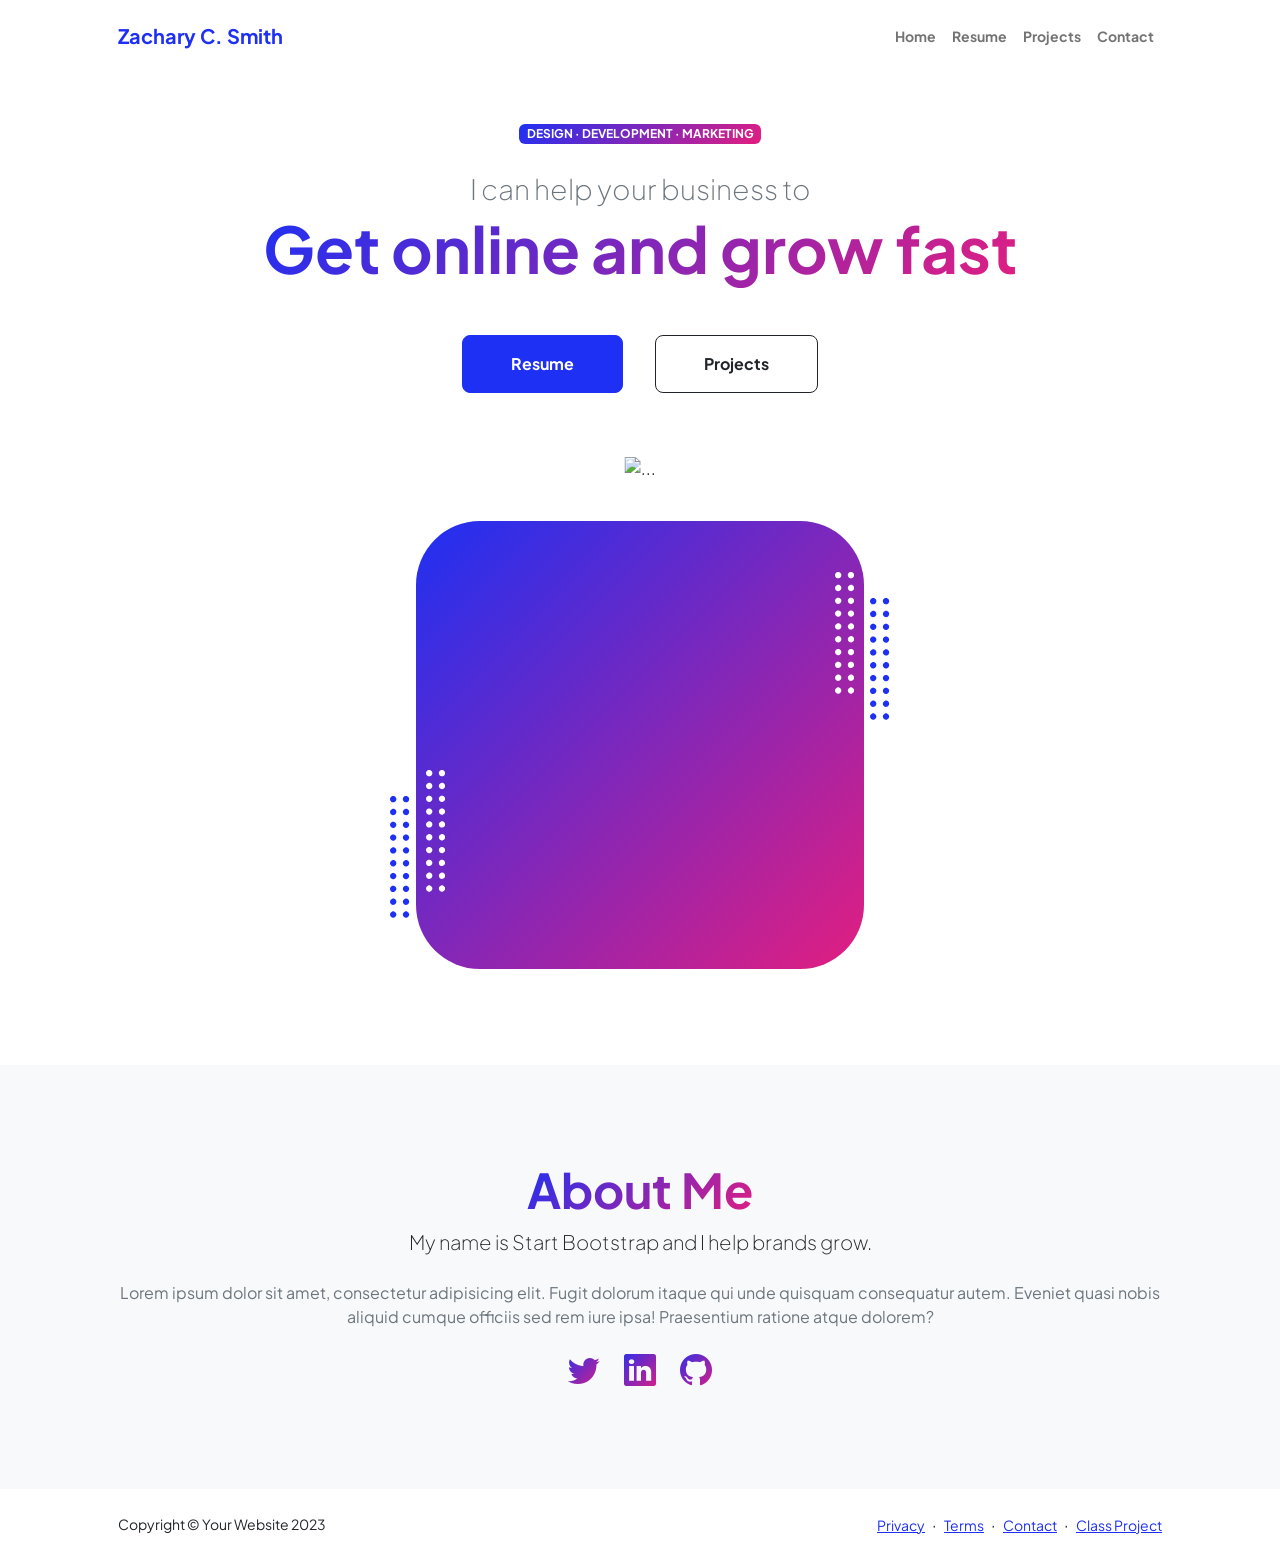
==== index.html @ cf8dc108 "Add files via upload" ====
<!DOCTYPE html>
<html lang="en">
    <head>
        <meta charset="utf-8" />
        <meta name="viewport" content="width=device-width, initial-scale=1, shrink-to-fit=no" />
        <meta name="description" content="" />
        <meta name="author" content="Zachary C. Smith" />
        <title>Zachary C. Smith — Bassoonist & Performer</title>
        <!-- Favicon-->
        <link rel="icon" type="image/x-icon" href="assets/favicon.ico" />
        <!-- Custom Google font-->
        <link rel="preconnect" href="https://fonts.googleapis.com" />
        <link rel="preconnect" href="https://fonts.gstatic.com" crossorigin />
        <link href="https://fonts.googleapis.com/css2?family=Plus+Jakarta+Sans:wght@100;200;300;400;500;600;700;800;900&amp;display=swap" rel="stylesheet" />
        <!-- Bootstrap icons-->
        <link href="https://cdn.jsdelivr.net/npm/bootstrap-icons@1.8.1/font/bootstrap-icons.css" rel="stylesheet" />
        <!-- Core theme CSS (includes Bootstrap)-->
        <link href="css/styles.css" rel="stylesheet" />
    </head>
    <body class="d-flex flex-column h-100">
        <main class="flex-shrink-0">
            <!-- Navigation-->
            <nav class="navbar navbar-expand-lg navbar-light bg-white py-3">
                <div class="container px-5">
                    <a class="navbar-brand" href="index.html"><span class="fw-bolder text-primary">Zachary C. Smith</span></a>
                    <button class="navbar-toggler" type="button" data-bs-toggle="collapse" data-bs-target="#navbarSupportedContent" aria-controls="navbarSupportedContent" aria-expanded="false" aria-label="Toggle navigation"><span class="navbar-toggler-icon"></span></button>
                    <div class="collapse navbar-collapse" id="navbarSupportedContent">
                        <ul class="navbar-nav ms-auto mb-2 mb-lg-0 small fw-bolder">
                            <li class="nav-item"><a class="nav-link" href="index.html">Home</a></li>
                            <li class="nav-item"><a class="nav-link" href="resume.html">Resume</a></li>
                            <li class="nav-item"><a class="nav-link" href="projects.html">Projects</a></li>
                            <li class="nav-item"><a class="nav-link" href="contact.html">Contact</a></li>
                        </ul>
                    </div>
                </div>
            </nav>
            <!-- Header-->
            <header class="py-5">
                <div class="container px-5 pb-5">
                    <div class="row gx-5 align-items-center">
                        <div class="col-xxl-5">
                            <!-- Header text content-->
                            <div class="text-center text-xxl-start">
                                <div class="badge bg-gradient-primary-to-secondary text-white mb-4"><div class="text-uppercase">Design &middot; Development &middot; Marketing</div></div>
                                <div class="fs-3 fw-light text-muted">I can help your business to</div>
                                <h1 class="display-3 fw-bolder mb-5"><span class="text-gradient d-inline">Get online and grow fast</span></h1>
                                <div class="d-grid gap-3 d-sm-flex justify-content-sm-center justify-content-xxl-start mb-3">
                                    <a class="btn btn-primary btn-lg px-5 py-3 me-sm-3 fs-6 fw-bolder" href="resume.html">Resume</a>
                                    <a class="btn btn-outline-dark btn-lg px-5 py-3 fs-6 fw-bolder" href="projects.html">Projects</a>
                                </div>
                            </div>
                        </div>
                        <div class="col-xxl-7">
                            <!-- Header profile picture-->
                            <div class="d-flex justify-content-center mt-5 mt-xxl-0">
                                <div class="profile bg-gradient-primary-to-secondary">
                                    <!-- TIP: For best results, use a photo with a transparent background like the demo example below-->
                                    <!-- Watch a tutorial on how to do this on YouTube (link)-->
                                    <img class="profile-img" src="assets/profile.png" alt="..." />
                                    <div class="dots-1">
                                        <!-- SVG Dots-->
                                        <svg version="1.1" xmlns="http://www.w3.org/2000/svg" xmlns:xlink="http://www.w3.org/1999/xlink" x="0px" y="0px" viewBox="0 0 191.6 1215.4" style="enable-background: new 0 0 191.6 1215.4" xml:space="preserve">
                                            <g transform="translate(0.000000,1280.000000) scale(0.100000,-0.100000)">
                                                <path d="M227.7,12788.6c-105-35-200-141-222-248c-43-206,163-412,369-369c155,32,275,190,260,339c-11,105-90,213-190,262        C383.7,12801.6,289.7,12808.6,227.7,12788.6z"></path>
                                                <path d="M1507.7,12788.6c-151-50-253-216-222-362c25-119,136-230,254-255c194-41,395,142,375,339c-11,105-90,213-190,262        C1663.7,12801.6,1569.7,12808.6,1507.7,12788.6z"></path>
                                                <path d="M227.7,11508.6c-105-35-200-141-222-248c-43-206,163-412,369-369c155,32,275,190,260,339c-11,105-90,213-190,262        C383.7,11521.6,289.7,11528.6,227.7,11508.6z"></path>
                                                <path d="M1507.7,11508.6c-151-50-253-216-222-362c25-119,136-230,254-255c194-41,395,142,375,339c-11,105-90,213-190,262        C1663.7,11521.6,1569.7,11528.6,1507.7,11508.6z"></path>
                                                <path d="M227.7,10228.6c-105-35-200-141-222-248c-43-206,163-412,369-369c155,32,275,190,260,339c-11,105-90,213-190,262        C383.7,10241.6,289.7,10248.6,227.7,10228.6z"></path>
                                                <path d="M1507.7,10228.6c-105-35-200-141-222-248c-43-206,163-412,369-369c155,32,275,190,260,339c-11,105-90,213-190,262        C1663.7,10241.6,1569.7,10248.6,1507.7,10228.6z"></path>
                                                <path d="M227.7,8948.6c-105-35-200-141-222-248c-43-206,163-412,369-369c155,32,275,190,260,339c-11,105-90,213-190,262        C383.7,8961.6,289.7,8968.6,227.7,8948.6z"></path>
                                                <path d="M1507.7,8948.6c-105-35-200-141-222-248c-43-206,163-412,369-369c155,32,275,190,260,339c-11,105-90,213-190,262        C1663.7,8961.6,1569.7,8968.6,1507.7,8948.6z"></path>
                                                <path d="M227.7,7668.6c-105-35-200-141-222-248c-43-206,163-412,369-369c155,32,275,190,260,339c-11,105-90,213-190,262        C383.7,7681.6,289.7,7688.6,227.7,7668.6z"></path>
                                                <path d="M1507.7,7668.6c-105-35-200-141-222-248c-43-206,163-412,369-369c155,32,275,190,260,339c-11,105-90,213-190,262        C1663.7,7681.6,1569.7,7688.6,1507.7,7668.6z"></path>
                                                <path d="M227.7,6388.6c-105-35-200-141-222-248c-43-206,163-412,369-369c155,32,275,190,260,339c-11,105-90,213-190,262        C383.7,6401.6,289.7,6408.6,227.7,6388.6z"></path>
                                                <path d="M1507.7,6388.6c-105-35-200-141-222-248c-43-206,163-412,369-369c155,32,275,190,260,339c-11,105-90,213-190,262        C1663.7,6401.6,1569.7,6408.6,1507.7,6388.6z"></path>
                                                <path d="M227.7,5108.6c-105-35-200-141-222-248c-43-206,163-412,369-369c155,32,275,190,260,339c-11,105-90,213-190,262        C383.7,5121.6,289.7,5128.6,227.7,5108.6z"></path>
                                                <path d="M1507.7,5108.6c-105-35-200-141-222-248c-43-206,163-412,369-369c155,32,275,190,260,339c-11,105-90,213-190,262        C1663.7,5121.6,1569.7,5128.6,1507.7,5108.6z"></path>
                                                <path d="M227.7,3828.6c-105-35-200-141-222-248c-43-206,163-412,369-369c155,32,275,190,260,339c-11,105-90,213-190,262        C383.7,3841.6,289.7,3848.6,227.7,3828.6z"></path>
                                                <path d="M1507.7,3828.6c-105-35-200-141-222-248c-43-206,163-412,369-369c155,32,275,190,260,339c-11,105-90,213-190,262        C1663.7,3841.6,1569.7,3848.6,1507.7,3828.6z"></path>
                                                <path d="M227.7,2548.6c-105-35-200-141-222-248c-43-206,163-412,369-369c155,32,275,190,260,339c-11,105-90,213-190,262        C383.7,2561.6,289.7,2568.6,227.7,2548.6z"></path>
                                                <path d="M1507.7,2548.6c-105-35-200-141-222-248c-43-206,163-412,369-369c155,32,275,190,260,339c-11,105-90,213-190,262        C1663.7,2561.6,1569.7,2568.6,1507.7,2548.6z"></path>
                                                <path d="M227.7,1268.6c-105-35-200-141-222-248c-43-206,163-412,369-369c155,32,275,190,260,339c-11,105-90,213-190,262        C383.7,1281.6,289.7,1288.6,227.7,1268.6z"></path>
                                                <path d="M1507.7,1268.6c-105-35-200-141-222-248c-43-206,163-412,369-369c155,32,275,190,260,339c-11,105-90,213-190,262        C1663.7,1281.6,1569.7,1288.6,1507.7,1268.6z"></path>
                                            </g>
                                        </svg>
                                        <!-- END of SVG dots-->
                                    </div>
                                    <div class="dots-2">
                                        <!-- SVG Dots-->
                                        <svg version="1.1" xmlns="http://www.w3.org/2000/svg" xmlns:xlink="http://www.w3.org/1999/xlink" x="0px" y="0px" viewBox="0 0 191.6 1215.4" style="enable-background: new 0 0 191.6 1215.4" xml:space="preserve">
                                            <g transform="translate(0.000000,1280.000000) scale(0.100000,-0.100000)">
                                                <path d="M227.7,12788.6c-105-35-200-141-222-248c-43-206,163-412,369-369c155,32,275,190,260,339c-11,105-90,213-190,262        C383.7,12801.6,289.7,12808.6,227.7,12788.6z"></path>
                                                <path d="M1507.7,12788.6c-151-50-253-216-222-362c25-119,136-230,254-255c194-41,395,142,375,339c-11,105-90,213-190,262        C1663.7,12801.6,1569.7,12808.6,1507.7,12788.6z"></path>
                                                <path d="M227.7,11508.6c-105-35-200-141-222-248c-43-206,163-412,369-369c155,32,275,190,260,339c-11,105-90,213-190,262        C383.7,11521.6,289.7,11528.6,227.7,11508.6z"></path>
                                                <path d="M1507.7,11508.6c-151-50-253-216-222-362c25-119,136-230,254-255c194-41,395,142,375,339c-11,105-90,213-190,262        C1663.7,11521.6,1569.7,11528.6,1507.7,11508.6z"></path>
                                                <path d="M227.7,10228.6c-105-35-200-141-222-248c-43-206,163-412,369-369c155,32,275,190,260,339c-11,105-90,213-190,262        C383.7,10241.6,289.7,10248.6,227.7,10228.6z"></path>
                                                <path d="M1507.7,10228.6c-105-35-200-141-222-248c-43-206,163-412,369-369c155,32,275,190,260,339c-11,105-90,213-190,262        C1663.7,10241.6,1569.7,10248.6,1507.7,10228.6z"></path>
                                                <path d="M227.7,8948.6c-105-35-200-141-222-248c-43-206,163-412,369-369c155,32,275,190,260,339c-11,105-90,213-190,262        C383.7,8961.6,289.7,8968.6,227.7,8948.6z"></path>
                                                <path d="M1507.7,8948.6c-105-35-200-141-222-248c-43-206,163-412,369-369c155,32,275,190,260,339c-11,105-90,213-190,262        C1663.7,8961.6,1569.7,8968.6,1507.7,8948.6z"></path>
                                                <path d="M227.7,7668.6c-105-35-200-141-222-248c-43-206,163-412,369-369c155,32,275,190,260,339c-11,105-90,213-190,262        C383.7,7681.6,289.7,7688.6,227.7,7668.6z"></path>
                                                <path d="M1507.7,7668.6c-105-35-200-141-222-248c-43-206,163-412,369-369c155,32,275,190,260,339c-11,105-90,213-190,262        C1663.7,7681.6,1569.7,7688.6,1507.7,7668.6z"></path>
                                                <path d="M227.7,6388.6c-105-35-200-141-222-248c-43-206,163-412,369-369c155,32,275,190,260,339c-11,105-90,213-190,262        C383.7,6401.6,289.7,6408.6,227.7,6388.6z"></path>
                                                <path d="M1507.7,6388.6c-105-35-200-141-222-248c-43-206,163-412,369-369c155,32,275,190,260,339c-11,105-90,213-190,262        C1663.7,6401.6,1569.7,6408.6,1507.7,6388.6z"></path>
                                                <path d="M227.7,5108.6c-105-35-200-141-222-248c-43-206,163-412,369-369c155,32,275,190,260,339c-11,105-90,213-190,262        C383.7,5121.6,289.7,5128.6,227.7,5108.6z"></path>
                                                <path d="M1507.7,5108.6c-105-35-200-141-222-248c-43-206,163-412,369-369c155,32,275,190,260,339c-11,105-90,213-190,262        C1663.7,5121.6,1569.7,5128.6,1507.7,5108.6z"></path>
                                                <path d="M227.7,3828.6c-105-35-200-141-222-248c-43-206,163-412,369-369c155,32,275,190,260,339c-11,105-90,213-190,262        C383.7,3841.6,289.7,3848.6,227.7,3828.6z"></path>
                                                <path d="M1507.7,3828.6c-105-35-200-141-222-248c-43-206,163-412,369-369c155,32,275,190,260,339c-11,105-90,213-190,262        C1663.7,3841.6,1569.7,3848.6,1507.7,3828.6z"></path>
                                                <path d="M227.7,2548.6c-105-35-200-141-222-248c-43-206,163-412,369-369c155,32,275,190,260,339c-11,105-90,213-190,262        C383.7,2561.6,289.7,2568.6,227.7,2548.6z"></path>
                                                <path d="M1507.7,2548.6c-105-35-200-141-222-248c-43-206,163-412,369-369c155,32,275,190,260,339c-11,105-90,213-190,262        C1663.7,2561.6,1569.7,2568.6,1507.7,2548.6z"></path>
                                                <path d="M227.7,1268.6c-105-35-200-141-222-248c-43-206,163-412,369-369c155,32,275,190,260,339c-11,105-90,213-190,262        C383.7,1281.6,289.7,1288.6,227.7,1268.6z"></path>
                                                <path d="M1507.7,1268.6c-105-35-200-141-222-248c-43-206,163-412,369-369c155,32,275,190,260,339c-11,105-90,213-190,262        C1663.7,1281.6,1569.7,1288.6,1507.7,1268.6z"></path>
                                            </g>
                                        </svg>
                                        <!-- END of SVG dots-->
                                    </div>
                                    <div class="dots-3">
                                        <!-- SVG Dots-->
                                        <svg version="1.1" xmlns="http://www.w3.org/2000/svg" xmlns:xlink="http://www.w3.org/1999/xlink" x="0px" y="0px" viewBox="0 0 191.6 1215.4" style="enable-background: new 0 0 191.6 1215.4" xml:space="preserve">
                                            <g transform="translate(0.000000,1280.000000) scale(0.100000,-0.100000)">
                                                <path d="M227.7,12788.6c-105-35-200-141-222-248c-43-206,163-412,369-369c155,32,275,190,260,339c-11,105-90,213-190,262        C383.7,12801.6,289.7,12808.6,227.7,12788.6z"></path>
                                                <path d="M1507.7,12788.6c-151-50-253-216-222-362c25-119,136-230,254-255c194-41,395,142,375,339c-11,105-90,213-190,262        C1663.7,12801.6,1569.7,12808.6,1507.7,12788.6z"></path>
                                                <path d="M227.7,11508.6c-105-35-200-141-222-248c-43-206,163-412,369-369c155,32,275,190,260,339c-11,105-90,213-190,262        C383.7,11521.6,289.7,11528.6,227.7,11508.6z"></path>
                                                <path d="M1507.7,11508.6c-151-50-253-216-222-362c25-119,136-230,254-255c194-41,395,142,375,339c-11,105-90,213-190,262        C1663.7,11521.6,1569.7,11528.6,1507.7,11508.6z"></path>
                                                <path d="M227.7,10228.6c-105-35-200-141-222-248c-43-206,163-412,369-369c155,32,275,190,260,339c-11,105-90,213-190,262        C383.7,10241.6,289.7,10248.6,227.7,10228.6z"></path>
                                                <path d="M1507.7,10228.6c-105-35-200-141-222-248c-43-206,163-412,369-369c155,32,275,190,260,339c-11,105-90,213-190,262        C1663.7,10241.6,1569.7,10248.6,1507.7,10228.6z"></path>
                                                <path d="M227.7,8948.6c-105-35-200-141-222-248c-43-206,163-412,369-369c155,32,275,190,260,339c-11,105-90,213-190,262        C383.7,8961.6,289.7,8968.6,227.7,8948.6z"></path>
                                                <path d="M1507.7,8948.6c-105-35-200-141-222-248c-43-206,163-412,369-369c155,32,275,190,260,339c-11,105-90,213-190,262        C1663.7,8961.6,1569.7,8968.6,1507.7,8948.6z"></path>
                                                <path d="M227.7,7668.6c-105-35-200-141-222-248c-43-206,163-412,369-369c155,32,275,190,260,339c-11,105-90,213-190,262        C383.7,7681.6,289.7,7688.6,227.7,7668.6z"></path>
                                                <path d="M1507.7,7668.6c-105-35-200-141-222-248c-43-206,163-412,369-369c155,32,275,190,260,339c-11,105-90,213-190,262        C1663.7,7681.6,1569.7,7688.6,1507.7,7668.6z"></path>
                                                <path d="M227.7,6388.6c-105-35-200-141-222-248c-43-206,163-412,369-369c155,32,275,190,260,339c-11,105-90,213-190,262        C383.7,6401.6,289.7,6408.6,227.7,6388.6z"></path>
                                                <path d="M1507.7,6388.6c-105-35-200-141-222-248c-43-206,163-412,369-369c155,32,275,190,260,339c-11,105-90,213-190,262        C1663.7,6401.6,1569.7,6408.6,1507.7,6388.6z"></path>
                                                <path d="M227.7,5108.6c-105-35-200-141-222-248c-43-206,163-412,369-369c155,32,275,190,260,339c-11,105-90,213-190,262        C383.7,5121.6,289.7,5128.6,227.7,5108.6z"></path>
                                                <path d="M1507.7,5108.6c-105-35-200-141-222-248c-43-206,163-412,369-369c155,32,275,190,260,339c-11,105-90,213-190,262        C1663.7,5121.6,1569.7,5128.6,1507.7,5108.6z"></path>
                                                <path d="M227.7,3828.6c-105-35-200-141-222-248c-43-206,163-412,369-369c155,32,275,190,260,339c-11,105-90,213-190,262        C383.7,3841.6,289.7,3848.6,227.7,3828.6z"></path>
                                                <path d="M1507.7,3828.6c-105-35-200-141-222-248c-43-206,163-412,369-369c155,32,275,190,260,339c-11,105-90,213-190,262        C1663.7,3841.6,1569.7,3848.6,1507.7,3828.6z"></path>
                                                <path d="M227.7,2548.6c-105-35-200-141-222-248c-43-206,163-412,369-369c155,32,275,190,260,339c-11,105-90,213-190,262        C383.7,2561.6,289.7,2568.6,227.7,2548.6z"></path>
                                                <path d="M1507.7,2548.6c-105-35-200-141-222-248c-43-206,163-412,369-369c155,32,275,190,260,339c-11,105-90,213-190,262        C1663.7,2561.6,1569.7,2568.6,1507.7,2548.6z"></path>
                                                <path d="M227.7,1268.6c-105-35-200-141-222-248c-43-206,163-412,369-369c155,32,275,190,260,339c-11,105-90,213-190,262        C383.7,1281.6,289.7,1288.6,227.7,1268.6z"></path>
                                                <path d="M1507.7,1268.6c-105-35-200-141-222-248c-43-206,163-412,369-369c155,32,275,190,260,339c-11,105-90,213-190,262        C1663.7,1281.6,1569.7,1288.6,1507.7,1268.6z"></path>
                                            </g>
                                        </svg>
                                        <!-- END of SVG dots-->
                                    </div>
                                    <div class="dots-4">
                                        <!-- SVG Dots-->
                                        <svg version="1.1" xmlns="http://www.w3.org/2000/svg" xmlns:xlink="http://www.w3.org/1999/xlink" x="0px" y="0px" viewBox="0 0 191.6 1215.4" style="enable-background: new 0 0 191.6 1215.4" xml:space="preserve">
                                            <g transform="translate(0.000000,1280.000000) scale(0.100000,-0.100000)">
                                                <path d="M227.7,12788.6c-105-35-200-141-222-248c-43-206,163-412,369-369c155,32,275,190,260,339c-11,105-90,213-190,262        C383.7,12801.6,289.7,12808.6,227.7,12788.6z"></path>
                                                <path d="M1507.7,12788.6c-151-50-253-216-222-362c25-119,136-230,254-255c194-41,395,142,375,339c-11,105-90,213-190,262        C1663.7,12801.6,1569.7,12808.6,1507.7,12788.6z"></path>
                                                <path d="M227.7,11508.6c-105-35-200-141-222-248c-43-206,163-412,369-369c155,32,275,190,260,339c-11,105-90,213-190,262        C383.7,11521.6,289.7,11528.6,227.7,11508.6z"></path>
                                                <path d="M1507.7,11508.6c-151-50-253-216-222-362c25-119,136-230,254-255c194-41,395,142,375,339c-11,105-90,213-190,262        C1663.7,11521.6,1569.7,11528.6,1507.7,11508.6z"></path>
                                                <path d="M227.7,10228.6c-105-35-200-141-222-248c-43-206,163-412,369-369c155,32,275,190,260,339c-11,105-90,213-190,262        C383.7,10241.6,289.7,10248.6,227.7,10228.6z"></path>
                                                <path d="M1507.7,10228.6c-105-35-200-141-222-248c-43-206,163-412,369-369c155,32,275,190,260,339c-11,105-90,213-190,262        C1663.7,10241.6,1569.7,10248.6,1507.7,10228.6z"></path>
                                                <path d="M227.7,8948.6c-105-35-200-141-222-248c-43-206,163-412,369-369c155,32,275,190,260,339c-11,105-90,213-190,262        C383.7,8961.6,289.7,8968.6,227.7,8948.6z"></path>
                                                <path d="M1507.7,8948.6c-105-35-200-141-222-248c-43-206,163-412,369-369c155,32,275,190,260,339c-11,105-90,213-190,262        C1663.7,8961.6,1569.7,8968.6,1507.7,8948.6z"></path>
                                                <path d="M227.7,7668.6c-105-35-200-141-222-248c-43-206,163-412,369-369c155,32,275,190,260,339c-11,105-90,213-190,262        C383.7,7681.6,289.7,7688.6,227.7,7668.6z"></path>
                                                <path d="M1507.7,7668.6c-105-35-200-141-222-248c-43-206,163-412,369-369c155,32,275,190,260,339c-11,105-90,213-190,262        C1663.7,7681.6,1569.7,7688.6,1507.7,7668.6z"></path>
                                                <path d="M227.7,6388.6c-105-35-200-141-222-248c-43-206,163-412,369-369c155,32,275,190,260,339c-11,105-90,213-190,262        C383.7,6401.6,289.7,6408.6,227.7,6388.6z"></path>
                                                <path d="M1507.7,6388.6c-105-35-200-141-222-248c-43-206,163-412,369-369c155,32,275,190,260,339c-11,105-90,213-190,262        C1663.7,6401.6,1569.7,6408.6,1507.7,6388.6z"></path>
                                                <path d="M227.7,5108.6c-105-35-200-141-222-248c-43-206,163-412,369-369c155,32,275,190,260,339c-11,105-90,213-190,262        C383.7,5121.6,289.7,5128.6,227.7,5108.6z"></path>
                                                <path d="M1507.7,5108.6c-105-35-200-141-222-248c-43-206,163-412,369-369c155,32,275,190,260,339c-11,105-90,213-190,262        C1663.7,5121.6,1569.7,5128.6,1507.7,5108.6z"></path>
                                                <path d="M227.7,3828.6c-105-35-200-141-222-248c-43-206,163-412,369-369c155,32,275,190,260,339c-11,105-90,213-190,262        C383.7,3841.6,289.7,3848.6,227.7,3828.6z"></path>
                                                <path d="M1507.7,3828.6c-105-35-200-141-222-248c-43-206,163-412,369-369c155,32,275,190,260,339c-11,105-90,213-190,262        C1663.7,3841.6,1569.7,3848.6,1507.7,3828.6z"></path>
                                                <path d="M227.7,2548.6c-105-35-200-141-222-248c-43-206,163-412,369-369c155,32,275,190,260,339c-11,105-90,213-190,262        C383.7,2561.6,289.7,2568.6,227.7,2548.6z"></path>
                                                <path d="M1507.7,2548.6c-105-35-200-141-222-248c-43-206,163-412,369-369c155,32,275,190,260,339c-11,105-90,213-190,262        C1663.7,2561.6,1569.7,2568.6,1507.7,2548.6z"></path>
                                                <path d="M227.7,1268.6c-105-35-200-141-222-248c-43-206,163-412,369-369c155,32,275,190,260,339c-11,105-90,213-190,262        C383.7,1281.6,289.7,1288.6,227.7,1268.6z"></path>
                                                <path d="M1507.7,1268.6c-105-35-200-141-222-248c-43-206,163-412,369-369c155,32,275,190,260,339c-11,105-90,213-190,262        C1663.7,1281.6,1569.7,1288.6,1507.7,1268.6z"></path>
                                            </g>
                                        </svg>
                                        <!-- END of SVG dots-->
                                    </div>
                                </div>
                            </div>
                        </div>
                    </div>
                </div>
            </header>
            <!-- About Section-->
            <section class="bg-light py-5">
                <div class="container px-5">
                    <div class="row gx-5 justify-content-center">
                        <div class="col-xxl-8">
                            <div class="text-center my-5">
                                <h2 class="display-5 fw-bolder"><span class="text-gradient d-inline">About Me</span></h2>
                                <p class="lead fw-light mb-4">My name is Start Bootstrap and I help brands grow.</p>
                                <p class="text-muted">Lorem ipsum dolor sit amet, consectetur adipisicing elit. Fugit dolorum itaque qui unde quisquam consequatur autem. Eveniet quasi nobis aliquid cumque officiis sed rem iure ipsa! Praesentium ratione atque dolorem?</p>
                                <div class="d-flex justify-content-center fs-2 gap-4">
                                    <a class="text-gradient" href="#!"><i class="bi bi-twitter"></i></a>
                                    <a class="text-gradient" href="#!"><i class="bi bi-linkedin"></i></a>
                                    <a class="text-gradient" href="#!"><i class="bi bi-github"></i></a>
                                </div>
                            </div>
                        </div>
                    </div>
                </div>
            </section>
        </main>
        <!-- Footer-->
        <footer class="bg-white py-4 mt-auto">
            <div class="container px-5">
                <div class="row align-items-center justify-content-between flex-column flex-sm-row">
                    <div class="col-auto"><div class="small m-0">Copyright &copy; Your Website 2023</div></div>
                    <div class="col-auto">
                        <a class="small" href="#!">Privacy</a>
                        <span class="mx-1">&middot;</span>
                        <a class="small" href="#!">Terms</a>
                        <span class="mx-1">&middot;</span>
                        <a class="small" href="#!">Contact</a>
                        <span class="mx-1">&middot;</span>
                        <a class="small" href="yoyo.html">Class Project</a>
                    </div>
                </div>
            </div>
        </footer>
        <!-- Bootstrap core JS-->
        <script src="https://cdn.jsdelivr.net/npm/bootstrap@5.2.3/dist/js/bootstrap.bundle.min.js"></script>
        <!-- Core theme JS-->
        <script src="js/scripts.js"></script>
    </body>
</html>
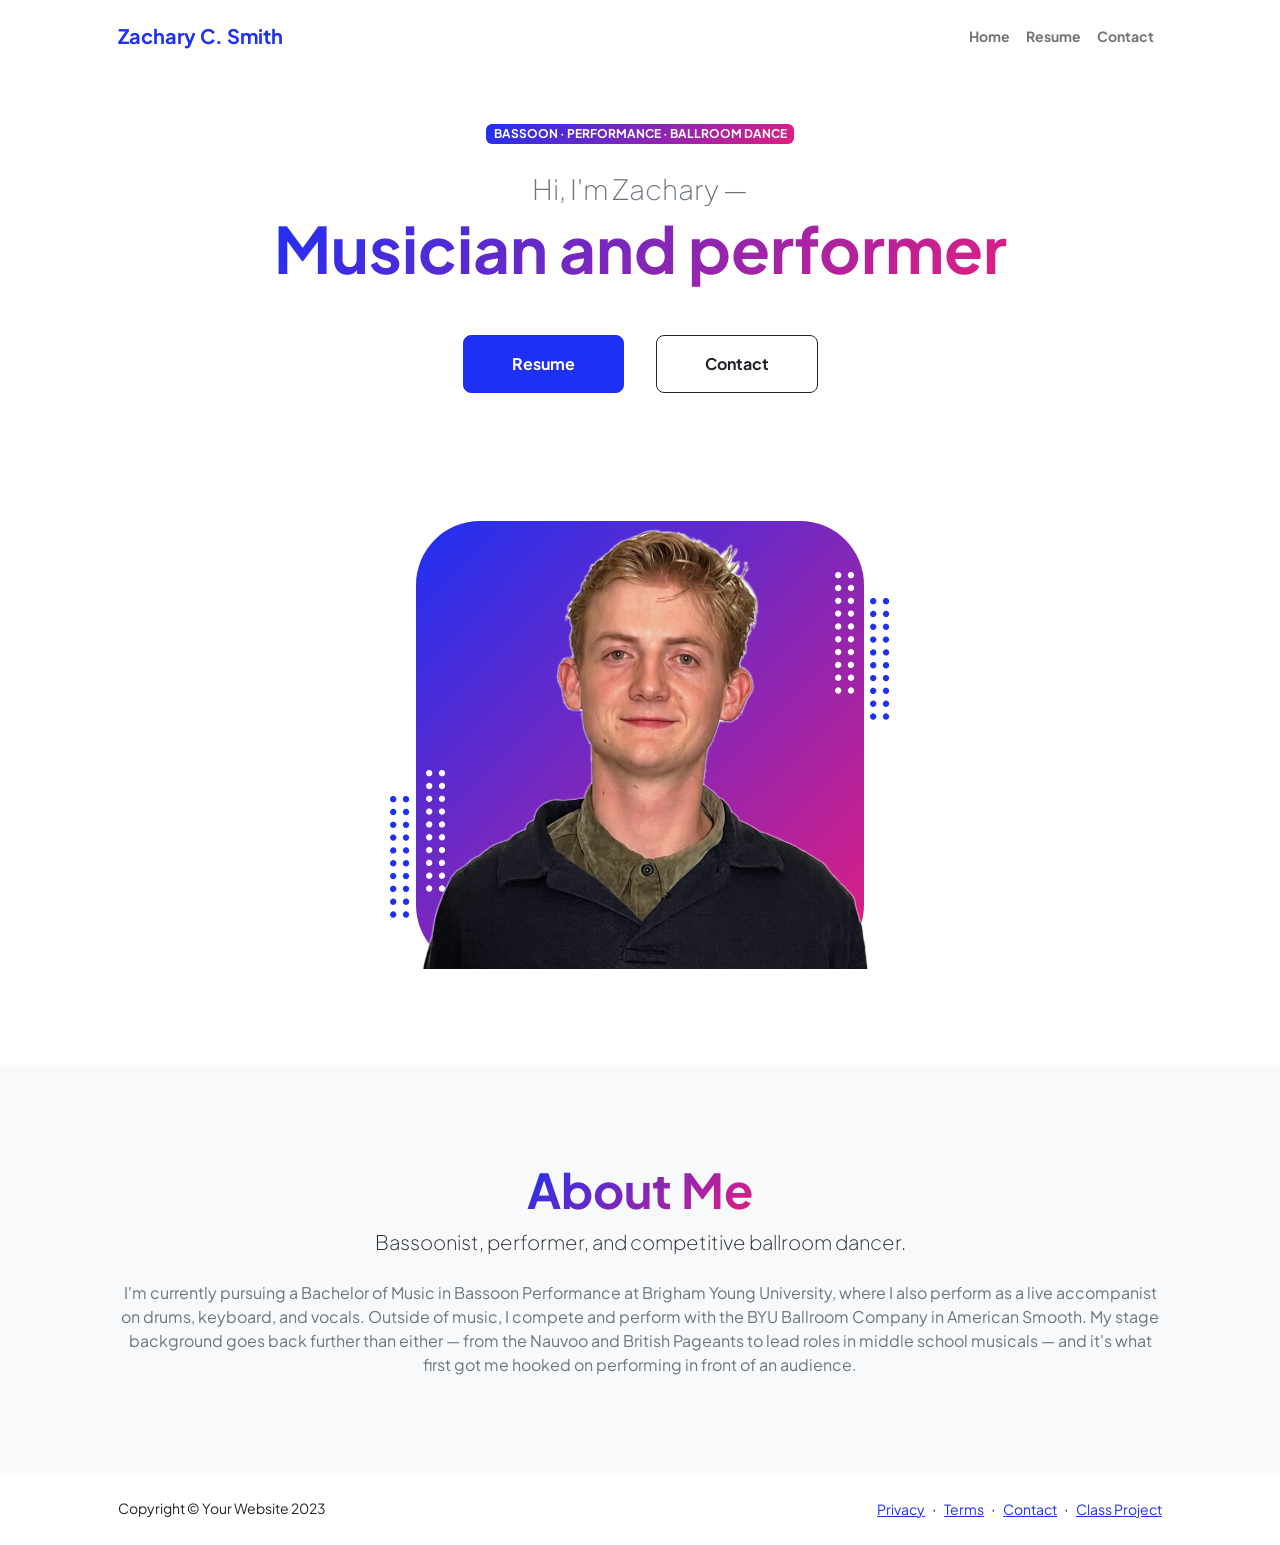
==== commit d2c7aa56: "Add files via upload" ====
--- a/index.html
+++ b/index.html
@@ -28,7 +28,6 @@
                         <ul class="navbar-nav ms-auto mb-2 mb-lg-0 small fw-bolder">
                             <li class="nav-item"><a class="nav-link" href="index.html">Home</a></li>
                             <li class="nav-item"><a class="nav-link" href="resume.html">Resume</a></li>
-                            <li class="nav-item"><a class="nav-link" href="projects.html">Projects</a></li>
                             <li class="nav-item"><a class="nav-link" href="contact.html">Contact</a></li>
                         </ul>
                     </div>
@@ -41,12 +40,12 @@
                         <div class="col-xxl-5">
                             <!-- Header text content-->
                             <div class="text-center text-xxl-start">
-                                <div class="badge bg-gradient-primary-to-secondary text-white mb-4"><div class="text-uppercase">Design &middot; Development &middot; Marketing</div></div>
-                                <div class="fs-3 fw-light text-muted">I can help your business to</div>
-                                <h1 class="display-3 fw-bolder mb-5"><span class="text-gradient d-inline">Get online and grow fast</span></h1>
+                                <div class="badge bg-gradient-primary-to-secondary text-white mb-4"><div class="text-uppercase">Bassoon &middot; Performance &middot; Ballroom Dance</div></div>
+                                <div class="fs-3 fw-light text-muted">Hi, I'm Zachary —</div>
+                                <h1 class="display-3 fw-bolder mb-5"><span class="text-gradient d-inline">Musician and performer</span></h1>
                                 <div class="d-grid gap-3 d-sm-flex justify-content-sm-center justify-content-xxl-start mb-3">
                                     <a class="btn btn-primary btn-lg px-5 py-3 me-sm-3 fs-6 fw-bolder" href="resume.html">Resume</a>
-                                    <a class="btn btn-outline-dark btn-lg px-5 py-3 fs-6 fw-bolder" href="projects.html">Projects</a>
+                                    <a class="btn btn-outline-dark btn-lg px-5 py-3 fs-6 fw-bolder" href="contact.html">Contact</a>
                                 </div>
                             </div>
                         </div>
@@ -182,13 +181,8 @@
                         <div class="col-xxl-8">
                             <div class="text-center my-5">
                                 <h2 class="display-5 fw-bolder"><span class="text-gradient d-inline">About Me</span></h2>
-                                <p class="lead fw-light mb-4">My name is Start Bootstrap and I help brands grow.</p>
-                                <p class="text-muted">Lorem ipsum dolor sit amet, consectetur adipisicing elit. Fugit dolorum itaque qui unde quisquam consequatur autem. Eveniet quasi nobis aliquid cumque officiis sed rem iure ipsa! Praesentium ratione atque dolorem?</p>
-                                <div class="d-flex justify-content-center fs-2 gap-4">
-                                    <a class="text-gradient" href="#!"><i class="bi bi-twitter"></i></a>
-                                    <a class="text-gradient" href="#!"><i class="bi bi-linkedin"></i></a>
-                                    <a class="text-gradient" href="#!"><i class="bi bi-github"></i></a>
-                                </div>
+                                <p class="lead fw-light mb-4">Bassoonist, performer, and competitive ballroom dancer.</p>
+                                <p class="text-muted">I'm currently pursuing a Bachelor of Music in Bassoon Performance at Brigham Young University, where I also perform as a live accompanist on drums, keyboard, and vocals. Outside of music, I compete and perform with the BYU Ballroom Company in American Smooth. My stage background goes back further than either — from the Nauvoo and British Pageants to lead roles in middle school musicals — and it's what first got me hooked on performing in front of an audience.</p>
                             </div>
                         </div>
                     </div>
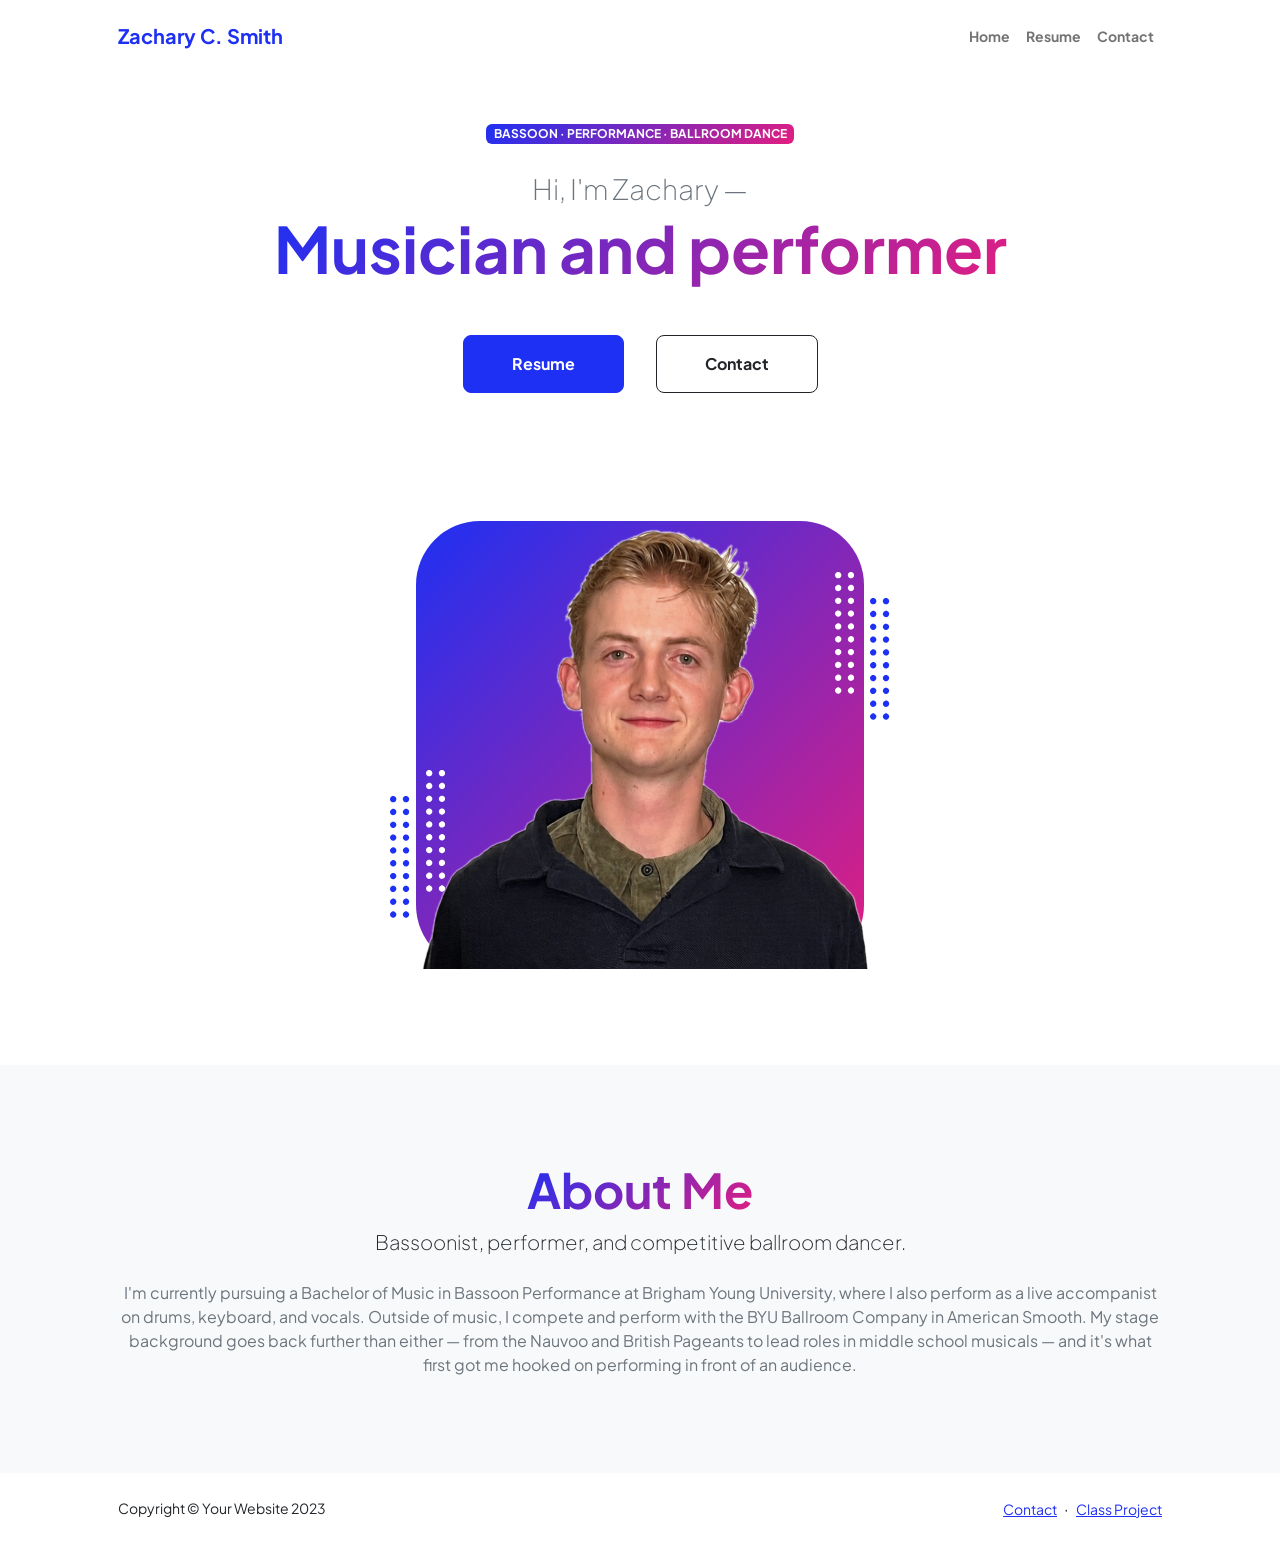
==== commit f9a5f8c2: "Rename index (2).html to index.html" ====
--- a/index.html
+++ b/index.html
@@ -195,11 +195,7 @@
                 <div class="row align-items-center justify-content-between flex-column flex-sm-row">
                     <div class="col-auto"><div class="small m-0">Copyright &copy; Your Website 2023</div></div>
                     <div class="col-auto">
-                        <a class="small" href="#!">Privacy</a>
-                        <span class="mx-1">&middot;</span>
-                        <a class="small" href="#!">Terms</a>
-                        <span class="mx-1">&middot;</span>
-                        <a class="small" href="#!">Contact</a>
+                        <a class="small" href="contact.html">Contact</a>
                         <span class="mx-1">&middot;</span>
                         <a class="small" href="yoyo.html">Class Project</a>
                     </div>
